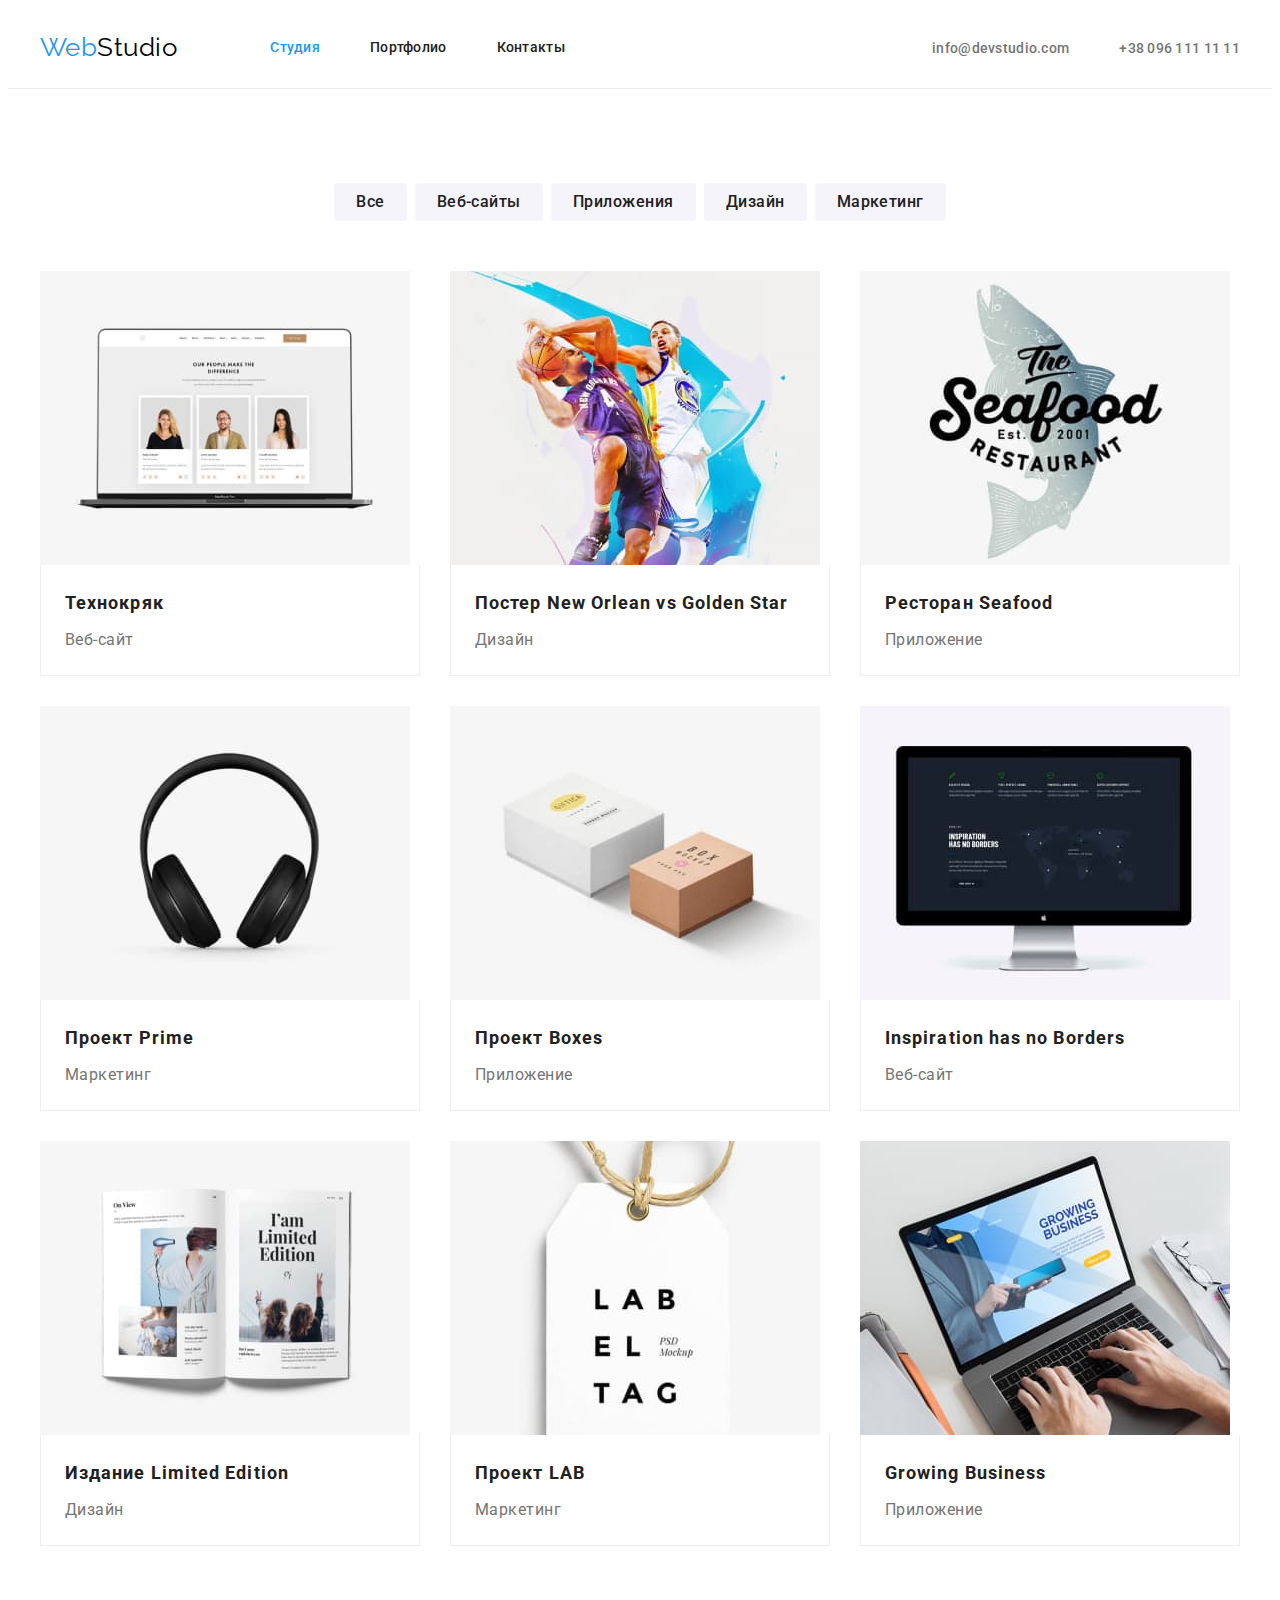
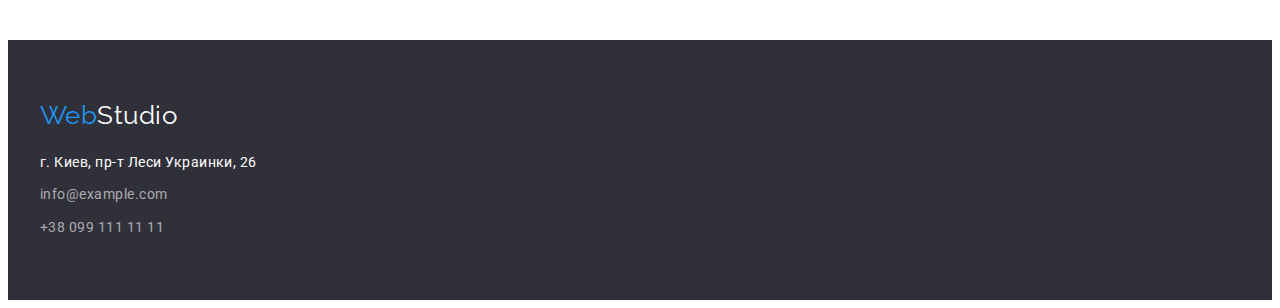
==== portfolio.html @ ab7b9f77 "Clone hm-03" ====
<!DOCTYPE html>
<html lang="ru">
  <head>
    <meta charset="UTF-8" />
    <meta http-equiv="X-UA-Compatible" content="IE=edge" />
    <meta name="viewport" content="width=device-width, initial-scale=1.0" />
    <title>WebStudio</title>
    <link
      rel="stylesheet"
      href="https://cdnjs.cloudflare.com/ajax/libs/modern-normalize/1.1.0/modern-normalize.min.css"
      integrity="sha512-wpPYUAdjBVSE4KJnH1VR1HeZfpl1ub8YT/NKx4PuQ5NmX2tKuGu6U/JRp5y+Y8XG2tV+wKQpNHVUX03MfMFn9Q=="
      crossorigin="anonymous"
      referrerpolicy="no-referrer"
    />
    <link rel="preconnect" href="https://fonts.googleapis.com" />
    <link rel="preconnect" href="https://fonts.gstatic.com" crossorigin />
    <link
      href="https://fonts.googleapis.com/css2?family=Raleway:wght@700&family=Roboto:wght@400;500;700;900&display=swap"
      rel="stylesheet"
    />
    <link rel="stylesheet" href="./css/styles.css" />
  </head>
  <body>
    <!-- Шапка -->
    <header class="page-header">
      <div class="container main-nav">
        <nav class="navigation">
          <a href="./index.html" class="logo"
            >Web<span class="header-logo">Studio</span></a
          >
          <ul class="site-nav">
            <li class="site-nav-item">
              <a href="./index.html" class="site-nav-link current">Студия</a>
            </li>
            <li class="site-nav-item">
              <a href="./portfolio.html" class="site-nav-link">Портфолио</a>
            </li>
            <li class="site-nav-item">
              <a href="" class="site-nav-link">Контакты</a>
            </li>
          </ul>
        </nav>
        <ul class="header-contacts">
          <li class="header-contacts-item">
            <a href="mailto:info@devstudio.com" class="header-contacts-link"
              >info@devstudio.com</a
            >
          </li>
          <li class="header-contacts-item">
            <a href="tel:+380961111111" class="header-contacts-link"
              >+38 096 111 11 11</a
            >
          </li>
        </ul>
      </div>
    </header>
    <main>
      <section class="section">
        <div class="container">
          <h1 class="hidden-title">Портфолио</h1>
          <ul class="filter-list">
            <li class="filter-list-item">
              <button type="button" class="filter-button">Все</button>
            </li>
            <li class="filter-list-item">
              <button type="button" class="filter-button">Веб-сайты</button>
            </li>
            <li class="filter-list-item">
              <button type="button" class="filter-button">Приложения</button>
            </li>
            <li class="filter-list-item">
              <button type="button" class="filter-button">Дизайн</button>
            </li>
            <li class="filter-list-item">
              <button type="button" class="filter-button">Маркетинг</button>
            </li>
          </ul>
          <ul class="work-list">
            <li class="works-item">
              <a href=""
                ><img
                  class="img-block"
                  src="./img/portfolio-img/work-1.jpg"
                  width="370"
                  alt="Сайт"
                />
                <div class="works-border">
                  <h2 class="works-title">Технокряк</h2>
                  <p class="works-text">Веб-сайт</p>
                </div>
              </a>
            </li>
            <li class="works-item">
              <a href=""
                ><img
                  class="img-block"
                  src="./img/portfolio-img/work-2.jpg"
                  width="370"
                  alt="Постер"
                />
                <div class="works-border">
                  <h2 class="works-title">
                    Постер <span lang="en">New Orlean vs Golden Star</span>
                  </h2>
                  <p class="works-text">Дизайн</p>
                </div>
              </a>
            </li>
            <li class="works-item">
              <a href=""
                ><img
                  class="img-block"
                  src="./img/portfolio-img/work-3.jpg"
                  width="370"
                  alt="Логотип ресторана"
                />
                <div class="works-border">
                  <h2 class="works-title">
                    Ресторан <span lang="en"> Seafood</span>
                  </h2>
                  <p class="works-text">Приложение</p>
                </div>
              </a>
            </li>
            <li class="works-item">
              <a href=""
                ><img
                  class="img-block"
                  src="./img/portfolio-img/work-4.jpg"
                  width="370"
                  alt="Наушники"
                />
                <div class="works-border">
                  <h2 class="works-title">
                    Проект <span lang="en"> Prime</span>
                  </h2>
                  <p class="works-text">Маркетинг</p>
                </div>
              </a>
            </li>
            <li class="works-item">
              <a href=""
                ><img
                  class="img-block"
                  src="./img/portfolio-img/work-5.jpg"
                  width="370"
                  alt="Две коробки"
                />
                <div class="works-border">
                  <h2 class="works-title">
                    Проект <span lang="en">Boxes</span>
                  </h2>
                  <p class="works-text">Приложение</p>
                </div>
              </a>
            </li>
            <li class="works-item">
              <a href=""
                ><img
                  class="img-block"
                  src="./img/portfolio-img/work-6.jpg"
                  width="370"
                  alt="Монитор"
                />
                <div class="works-border">
                  <h2 class="works-title" lang="en">
                    Inspiration has no Borders
                  </h2>
                  <p class="works-text">Веб-сайт</p>
                </div>
              </a>
            </li>
            <li class="works-item">
              <a href=""
                ><img
                  class="img-block"
                  src="./img/portfolio-img/work-7.jpg"
                  width="370"
                  alt="Журнал"
                />
                <div class="works-border">
                  <h2 class="works-title">
                    Издание <span lang="en">Limited Edition</span>
                  </h2>
                  <p class="works-text">Дизайн</p>
                </div>
              </a>
            </li>
            <li class="works-item">
              <a href=""
                ><img
                  class="img-block"
                  src="./img/portfolio-img/work-8.jpg"
                  width="370"
                  alt="Бирка"
                />
                <div class="works-border">
                  <h2 class="works-title">
                    Проект <span lang="en"></span> LAB
                  </h2>
                  <p class="works-text">Маркетинг</p>
                </div>
              </a>
            </li>
            <li class="works-item">
              <a href=""
                ><img
                  class="img-block"
                  src="./img/portfolio-img/work-9.jpg"
                  width="370"
                  alt="Приложение на ноутбуке"
                />
                <div class="works-border">
                  <h2 class="works-title" lang="en">Growing Business</h2>
                  <p class="works-text">Приложение</p>
                </div>
              </a>
            </li>
          </ul>
        </div>
      </section>
    </main>
    <!-- Footer -->
    <footer class="footer">
      <div class="container">
        <a class="logo" href="./index.html"
          >Web<span class="footer-logo">Studio</span></a
        >
        <address class="address">
          <ul class="footer-list">
            <li class="footer-item">
              <a
                class="maps-link"
                href="https://goo.gl/maps/zba6f8VqSRBPZ9pHA"
                target="_blank"
                rel="noopener noreferrer"
                >г. Киев, пр-т Леси Украинки, 26</a
              >
            </li>
            <li class="footer-item">
              <a class="footer-link" href="mailto:info@example.com"
                >info@example.com</a
              >
            </li>
            <li class="footer-item">
              <a class="footer-link" href="tel:+380991111111"
                >+38 099 111 11 11</a
              >
            </li>
          </ul>
        </address>
      </div>
    </footer>
  </body>
</html>
---- css/styles.css ----
:root {
  --primary-text-color: #212121;
  --secondary-text-color: #757575;
  --accent: #2196f3;
  --logo-color: #000000;
  --hero-bg-color: #2f303a;
  --primary-bg-color: #ffffff;
  --secondary-bg-color: #f5f4fa;
  --nav-footer-color: rgba(255, 255, 255, 0.6);
}
body {
  background-color: var(--primary-bg-color);
  color: var(--primary-text-color);
  font-family: roboto, sans-serif;
  letter-spacing: 0.03em;
}
/* основной цвет текста #212121 */
/* вторичный цвет текста #757575 */
/* цвет акцента #2196F3 */
/* цвет лого #000000 */
/* белый #FFFFFF */
/* вторичный цвет фона #F5F4FA */
/* цвет фона герой #2F303A */
/* цвет навигации в футере rgba(255, 255, 255, 0.6) */
.container {
  width: 1200px;
  padding-left: 15px;
  padding-right: 15px;
  margin: 0 auto;
}

a {
  text-decoration: none;
}

ul {
  padding: 0;
  margin: 0;
  list-style: none;
}
h1,
h2,
h3,
h4,
h5,
h6,
p {
  margin: 0;
  padding: 0;
}
.section {
  padding-top: 94px;
  padding-bottom: 94px;
}
.page-header {
  border-bottom: 1px solid #ececec;
}

.main-nav {
  display: flex;
  align-items: center;
}

.logo {
  display: inline-block;
  padding-top: 24px;
  padding-bottom: 25px;
  margin-right: 93px;

  color: var(--accent);

  font-family: raleway, sans-serif;
  font-size: 26px;
  line-height: 1.19;
}
.header-logo {
  color: var(--logo-color);
}

.navigation {
  display: flex;
  align-items: center;
}

.site-nav {
  display: flex;
}
.site-nav-item + .site-nav-item {
  margin-left: 50px;
}

.site-nav-link {
  display: block;
  padding-top: 32px;
  padding-bottom: 32px;

  color: var(--primary-text-color);

  font-weight: 500;
  font-size: 14px;
  line-height: 1.14;
  letter-spacing: 0.02em;
}

.site-nav-link:hover,
.site-nav-link:focus {
  color: var(--accent);
}
.site-nav-link.current {
  color: var(--accent);
}

.header-contacts {
  display: flex;
  margin-left: auto;
}

.header-contacts-item:not(:last-child) {
  margin-right: 50px;
}

.header-contacts-link {
  color: var(--secondary-text-color);

  font-weight: 500;
  font-size: 14px;
  line-height: 1.14;
  letter-spacing: 0.02em;
}
.header-contacts-link:hover,
.header-contacts-link:focus {
  color: var(--accent);
}
.hero {
  padding-top: 200px;
  padding-bottom: 200px;

  background-color: var(--hero-bg-color);
}

.hero-title {
  margin-bottom: 30px;

  color: var(--primary-bg-color);
  text-align: center;

  font-weight: 900;
  font-size: 44px;
  line-height: 1.36;
  letter-spacing: 0.06em;
  text-transform: uppercase;
}
.hero-button {
  min-width: 200px;
  display: block;
  margin-left: auto;
  margin-right: auto;
  border-radius: 4px;
  border: none;
  padding: 10px 32px;

  background-color: var(--accent);
  color: var(--primary-bg-color);
  cursor: pointer;
  box-shadow: 0px 4px 4px rgba(0, 0, 0, 0.15);

  font-family: inherit;
  font-weight: 700;
  font-size: 16px;
  line-height: 1.87;
  letter-spacing: 0.06em;
}
.hero-button:hover,
.hero-button:focus {
  color: var(--primary-bg-color);
  background: #188ce8;
  box-shadow: 0px 4px 4px rgba(0, 0, 0, 0.15);
  border-radius: 4px;
}
/* .peculiarities {
  outline: 2px solid tomato;
} */
.peculiarities-list {
  display: flex;
  flex-wrap: wrap;
}
.peculiarities-item {
  /* background-color: red; */
  width: calc((100% - 30px * 3) / 4);
  margin-right: 30px;
}
.peculiarities-item:nth-child(4n) {
  margin: 0;
}
.peculiarities-title {
  margin-bottom: 10px;

  font-weight: 700;
  font-size: 14px;
  line-height: 1.14;
  text-transform: uppercase;
}
.peculiarities-text {
  color: var(--secondary-text-color);

  font-size: 14px;
  line-height: 1.71;
}
.hidden-title {
  position: absolute;
  white-space: nowrap;
  width: 1px;
  height: 1px;
  overflow: hidden;
  border: 0;
  padding: 0;
  clip: rect(0 0 0 0);
  clip-path: inset(50%);
  margin: -1px;
}
.action {
  padding-top: 0;
}
.action .title {
  margin-bottom: 50px;

  font-weight: 700;
  font-size: 36px;
  line-height: 1.17;
  text-align: center;
}
.img-block {
  max-width: 100%;
  height: auto;
  display: block;
}

.action-list {
  display: flex;
  flex-wrap: wrap;
}

.action-item {
  width: calc((100% - 30px * 2) / 3);
  margin-right: 30px;
}

.action-item:nth-child(3n) {
  margin: 0;
}

.team {
  background-color: var(--secondary-bg-color);
}
.team-list {
  display: flex;
  flex-wrap: wrap;
}

.team-item {
  width: calc((100% - 30px * 3) / 4);
  margin-right: 30px;

  background-color: var(--primary-bg-color);
  border-radius: 0px 0px 4px 4px;
  box-shadow: 0px 1px 3px rgba(0, 0, 0, 0.12), 0px 1px 1px rgba(0, 0, 0, 0.14),
    0px 2px 1px rgba(0, 0, 0, 0.2);
}

.team-item:nth-child(4n) {
  margin-right: 0;
}

.team-border {
  padding: 30px 0;
}
.team .title {
  margin-bottom: 50px;

  font-weight: 700;
  font-size: 36px;
  line-height: 1.17;
  text-align: center;
}
.team-title {
  margin-bottom: 10px;
  font-weight: 500;
  font-size: 16px;
  line-height: 1.19;
  text-align: center;
}
.team-text {
  color: var(--secondary-text-color);

  font-size: 16px;
  line-height: 1.19;
  text-align: center;
  /* identical to box height */
}
/* .team-item {
  background-color: var(--primary-bg-color);
} */
.footer {
  padding-top: 60px;
  padding-bottom: 60px;

  background-color: var(--hero-bg-color);
}
.footer .logo {
  padding-top: 0px;
  padding-bottom: 0px;
  margin-right: 0px;
  display: block;
  margin-bottom: 20px;
}
.footer-logo {
  color: var(--primary-bg-color);
}
.maps-link {
  color: var(--primary-bg-color);
  text-decoration: none;
}
.maps-link:hover,
.maps-link:focus {
  color: var(--accent);
}
/* .footer-contacts-link {
  color: var(--nav-footer-color);
}
.footer-contacts-link:hover,
.footer-contacts-link:focus {
  color: var(--accent);
} */
.footer-link {
  color: var(--nav-footer-color);
}
.footer-link:hover,
.footer-link:focus {
  color: var(--accent);
}
.footer-item:not(:last-child) {
  margin-bottom: 9px;
}
.address {
  font-style: normal;
  font-size: 14px;
  line-height: 1.71;
}

/* raleway 700 */
/* roboto 500 */
/* roboto 900 */
/* roboto 700 */
/* roboto 400 */
.filter-list {
  display: flex;
  justify-content: center;
  margin-right: auto;
  margin-left: auto;
  margin-bottom: 50px;
}
.filter-list-item + .filter-list-item {
  margin-left: 8px;
}

.filter-button {
  padding: 6px 22px;
  border-radius: 4px;
  border: none;

  background-color: var(--secondary-bg-color);
  color: var(--primary-text-color);
  cursor: pointer;

  font-family: inherit;
  font-weight: 500;
  font-size: 16px;
  line-height: 1.62;
  text-align: center;
  letter-spacing: 0.03em;
}
.filter-button:hover,
.filter-button:focus {
  color: var(--primary-bg-color);
  background-color: var(--accent);
  box-shadow: 0px 4px 4px rgba(0, 0, 0, 0.15);
  border-radius: 4px;
}

.work-list {
  display: flex;
  flex-wrap: wrap;
}

.works-item {
  width: calc((100% - 30px * 2) / 3);
  margin-right: 30px;
  margin-bottom: 30px;
}
.works-item:nth-child(3n) {
  margin-right: 0;
}
.works-item:nth-last-child(-n + 3) {
  margin-bottom: 0;
}
.works-title {
  margin-bottom: 4px;

  color: var(--primary-text-color);

  font-weight: 700;
  font-size: 18px;
  line-height: 2;
  letter-spacing: 0.06em;
}
.works-text {
  color: var(--secondary-text-color);

  font-size: 16px;
  line-height: 1.87;
  letter-spacing: 0.03em;
}

.works-border {
  padding: 20px 24px;
  background: #ffffff;
  /* border-top: 1px solid #eeeeee; */
  border-bottom: 1px solid #eeeeee;
  border-right: 1px solid #eeeeee;
  border-left: 1px solid #eeeeee;
}
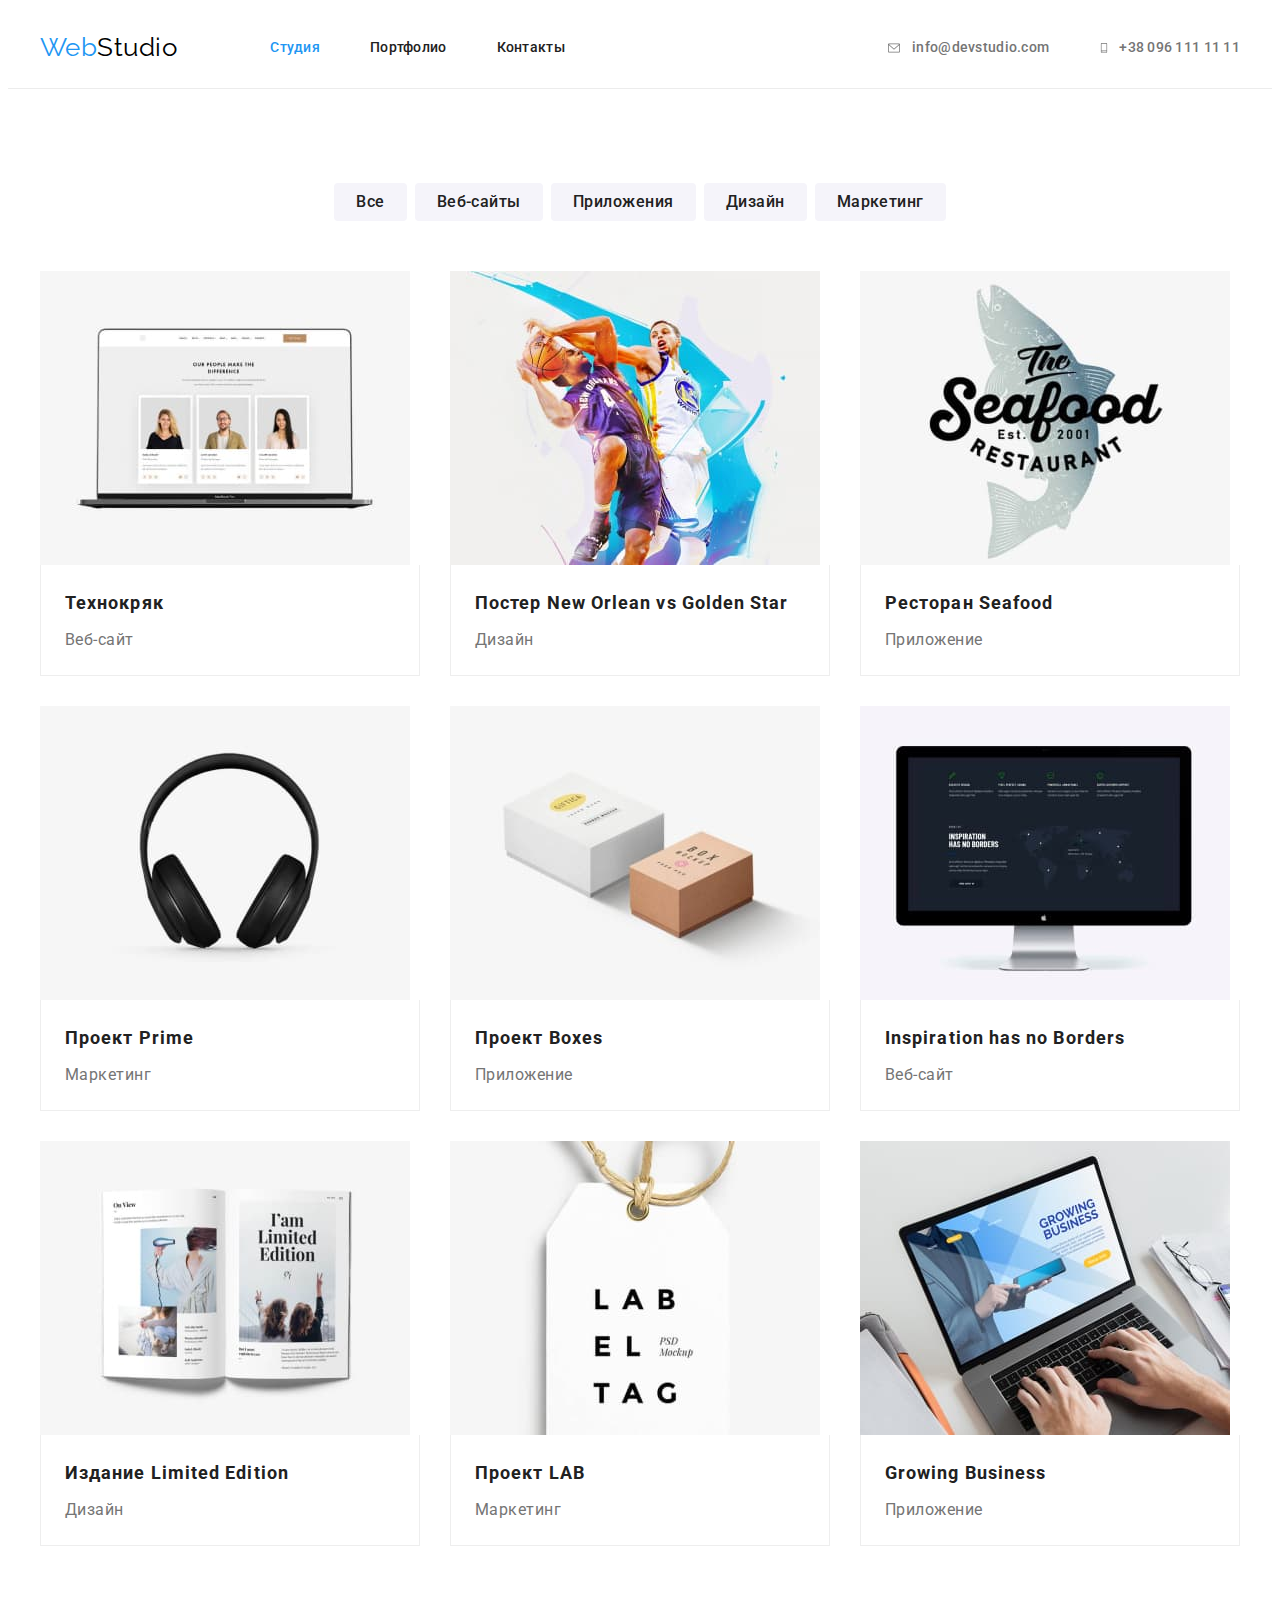
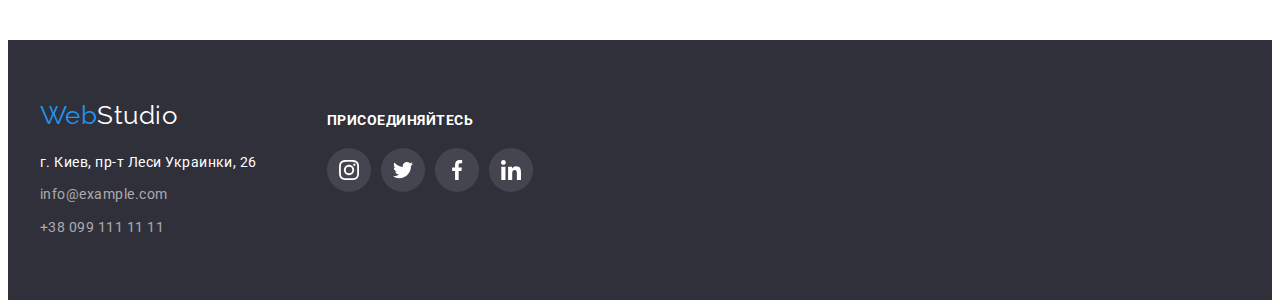
==== commit ba5ffff9: "Копирует хедер и футер на портфолио" ====
--- a/portfolio.html
+++ b/portfolio.html
@@ -42,13 +42,19 @@
         </nav>
         <ul class="header-contacts">
           <li class="header-contacts-item">
-            <a href="mailto:info@devstudio.com" class="header-contacts-link"
-              >info@devstudio.com</a
+            <a href="mailto:info@devstudio.com" class="header-contacts-link">
+              <svg class="mail">
+                <use href="./img/icon.svg#envelope"></use>
+              </svg>
+              info@devstudio.com</a
             >
           </li>
           <li class="header-contacts-item">
-            <a href="tel:+380961111111" class="header-contacts-link"
-              >+38 096 111 11 11</a
+            <a href="tel:+380961111111" class="header-contacts-link">
+              <svg class="tel">
+                <use href="./img/icon.svg#smartphone"></use>
+              </svg>
+              +38 096 111 11 11</a
             >
           </li>
         </ul>
@@ -223,32 +229,67 @@
     <!-- Footer -->
     <footer class="footer">
       <div class="container">
-        <a class="logo" href="./index.html"
-          >Web<span class="footer-logo">Studio</span></a
-        >
-        <address class="address">
-          <ul class="footer-list">
-            <li class="footer-item">
-              <a
-                class="maps-link"
-                href="https://goo.gl/maps/zba6f8VqSRBPZ9pHA"
-                target="_blank"
-                rel="noopener noreferrer"
-                >г. Киев, пр-т Леси Украинки, 26</a
-              >
-            </li>
-            <li class="footer-item">
-              <a class="footer-link" href="mailto:info@example.com"
-                >info@example.com</a
-              >
-            </li>
-            <li class="footer-item">
-              <a class="footer-link" href="tel:+380991111111"
-                >+38 099 111 11 11</a
-              >
-            </li>
-          </ul>
-        </address>
+        <div>
+          <a class="logo" href="./index.html"
+            >Web<span class="footer-logo">Studio</span></a
+          >
+          <address class="address">
+            <ul class="footer-list">
+              <li class="footer-item">
+                <a
+                  class="maps-link"
+                  href="https://goo.gl/maps/zba6f8VqSRBPZ9pHA"
+                  target="_blank"
+                  rel="noopener noreferrer"
+                  >г. Киев, пр-т Леси Украинки, 26</a
+                >
+              </li>
+              <li class="footer-item">
+                <a class="footer-link" href="mailto:info@example.com"
+                  >info@example.com</a
+                >
+              </li>
+              <li class="footer-item">
+                <a class="footer-link" href="tel:+380991111111"
+                  >+38 099 111 11 11</a
+                >
+              </li>
+            </ul>
+          </address>
+        </div>
+        <div class="footer-sn">
+          <h3 class="footer-title">присоединяйтесь</h3>
+          <ul class="sn-list">
+            <li class="sn-item">
+              <a class="icon-sn-link" href="">
+                <svg class="icon-sn">
+                  <use href="./img/icon.svg#instagram"></use>
+                </svg>
+              </a>
+            </li>
+            <li class="sn-item">
+              <a class="icon-sn-link" href="">
+                <svg class="icon-sn">
+                  <use href="./img/icon.svg#twitter"></use>
+                </svg>
+              </a>
+            </li>
+            <li class="sn-item">
+              <a class="icon-sn-link" href="">
+                <svg class="icon-sn">
+                  <use href="./img/icon.svg#facebook"></use>
+                </svg>
+              </a>
+            </li>
+            <li class="sn-item">
+              <a class="icon-sn-link" href="">
+                <svg class="icon-sn">
+                  <use href="./img/icon.svg#linkedin-1"></use>
+                </svg>
+              </a>
+            </li>
+          </ul>
+        </div>
       </div>
     </footer>
   </body>
--- a/css/styles.css
+++ b/css/styles.css
@@ -7,6 +7,7 @@
   --primary-bg-color: #ffffff;
   --secondary-bg-color: #f5f4fa;
   --nav-footer-color: rgba(255, 255, 255, 0.6);
+  --icon: #afb1b8;
 }
 body {
   background-color: var(--primary-bg-color);
@@ -120,6 +121,8 @@
 }
 
 .header-contacts-link {
+  display: flex;
+  align-items: center;
   color: var(--secondary-text-color);
 
   font-weight: 500;
@@ -131,11 +134,65 @@
 .header-contacts-link:focus {
   color: var(--accent);
 }
+
+/* .header-contacts-item .mail::before {
+  display: inline-block;
+  content: '';
+  height: 12px;
+  width: 16px;
+  background-image: url(../img/envelope.svg);
+  background-repeat: no-repeat;
+  background-position: center;
+  margin-right: 10px;
+}
+.header-contacts-item .tel::before {
+  display: inline-block;
+  content: '';
+  height: 16px;
+  width: 10px;
+  background-image: url(../img/smartphone.svg);
+  background-repeat: no-repeat;
+  background-position: center;
+  margin-right: 10px;
+} */
+.mail {
+  display: flex;
+  align-items: center;
+  width: 16px;
+  height: 12px;
+  margin-right: 10px;
+  fill: var(--secondary-text-color);
+}
+.header-contacts-link:hover .mail,
+.header-contacts-link:focus .mail {
+  fill: var(--accent);
+}
+.tel {
+  display: flex;
+  align-items: center;
+  width: 10px;
+  height: 16px;
+  margin-right: 10px;
+  fill: var(--secondary-text-color);
+}
+.header-contacts-link:hover .tel,
+.header-contacts-link:focus .tel {
+  fill: var(--accent);
+}
 .hero {
+  max-width: 1600px;
+  margin: 0 auto;
+  background-image: linear-gradient(
+      to right,
+      rgba(47, 48, 58, 0.4),
+      rgba(47, 48, 58, 0.4)
+    ),
+    url(../img/bg-hero.jpg);
+  background-size: cover;
+  background-position: center;
+
   padding-top: 200px;
   padding-bottom: 200px;
-
-  background-color: var(--hero-bg-color);
 }
 
 .hero-title {
@@ -191,6 +248,30 @@
 }
 .peculiarities-item:nth-child(4n) {
   margin: 0;
+}
+
+.peculiarities-item::before {
+  display: block;
+  content: '';
+  height: 120px;
+  border-radius: 4px;
+  background-size: 70px;
+  background-repeat: no-repeat;
+  background-position: center;
+  background-color: var(--secondary-bg-color);
+  margin-bottom: 30px;
+}
+.icon-antenna::before {
+  background-image: url(../img/antenna\ 1.svg);
+}
+.icon-clock::before {
+  background-image: url(../img/clock\ 1.svg);
+}
+.icon-diagram::before {
+  background-image: url(../img/diagram\ 1.svg);
+}
+.icon-astronaut::before {
+  background-image: url(../img/astronaut\ 1.svg);
 }
 .peculiarities-title {
   margin-bottom: 10px;
@@ -272,7 +353,7 @@
 }
 
 .team-border {
-  padding: 30px 0;
+  padding: 30px 32px;
 }
 .team .title {
   margin-bottom: 50px;
@@ -290,12 +371,45 @@
   text-align: center;
 }
 .team-text {
+  margin-bottom: 16px;
   color: var(--secondary-text-color);
 
   font-size: 16px;
   line-height: 1.19;
   text-align: center;
   /* identical to box height */
+}
+.sn-list {
+  display: flex;
+  flex-wrap: wrap;
+  align-items: center;
+}
+.sn-item {
+  width: calc((100% - 10px * 3) / 4);
+  margin-right: 10px;
+}
+.sn-item:nth-child(4n) {
+  margin-right: 0;
+}
+.icon-sn-link {
+  display: flex;
+  align-items: center;
+  justify-content: center;
+  width: 44px;
+  height: 44px;
+  border-radius: 50%;
+}
+.icon-sn-link:hover {
+  background-color: var(--accent);
+}
+.icon-sn {
+  display: block;
+  width: 20px;
+  height: 20px;
+  fill: var(--icon);
+}
+.icon-sn-link:hover .icon-sn {
+  fill: var(--primary-bg-color);
 }
 /* .team-item {
   background-color: var(--primary-bg-color);
@@ -397,12 +511,17 @@
   margin-right: 30px;
   margin-bottom: 30px;
 }
+.works-item:hover {
+  box-shadow: 0px 1px 1px rgba(0, 0, 0, 0.12), 0px 4px 4px rgba(0, 0, 0, 0.06),
+    1px 4px 6px rgba(0, 0, 0, 0.16);
+}
 .works-item:nth-child(3n) {
   margin-right: 0;
 }
 .works-item:nth-last-child(-n + 3) {
   margin-bottom: 0;
 }
+
 .works-title {
   margin-bottom: 4px;
 
@@ -429,3 +548,77 @@
   border-right: 1px solid #eeeeee;
   border-left: 1px solid #eeeeee;
 }
+
+.clients-title {
+  margin-bottom: 50px;
+
+  font-weight: 700;
+  font-size: 36px;
+  line-height: 1.17;
+  text-align: center;
+}
+.clients-list {
+  display: flex;
+  align-items: center;
+}
+.clients-item {
+  width: calc((100%- 30px * 5) / 6);
+  margin-right: 30px;
+  /* display: flex;
+  align-items: center; */
+  border: 1px solid #afb1b8;
+  border-radius: 4px;
+}
+.clients-item:nth-child(6n) {
+  margin-right: 0;
+}
+.clients-item:hover,
+.clients-item:focus {
+  border: 1px solid var(--accent);
+}
+.clients-link {
+  display: flex;
+  justify-content: center;
+  align-items: center;
+  padding: 16px 32px;
+}
+.icon-company {
+  width: 106px;
+  height: 60px;
+  object-fit: fill;
+  fill: var(--icon);
+}
+/* .i-c-1 {
+  width: 85px;
+  height: 41px;
+} */
+.clients-item:hover .icon-company,
+.clients-item:focus .icon-company {
+  fill: var(--accent);
+}
+.footer .container {
+  display: flex;
+}
+
+.footer-title {
+  margin-bottom: 20px;
+  font-weight: 700;
+  font-size: 14px;
+  line-height: 16px;
+
+  text-transform: uppercase;
+
+  color: #ffffff;
+}
+.footer-sn {
+  margin-left: 70px;
+  margin-top: 12px;
+  width: 206px;
+}
+.footer .sn-item {
+  background-color: rgba(255, 255, 255, 0.1);
+  border-radius: 50%;
+}
+.footer .icon-sn {
+  fill: var(--primary-bg-color);
+}
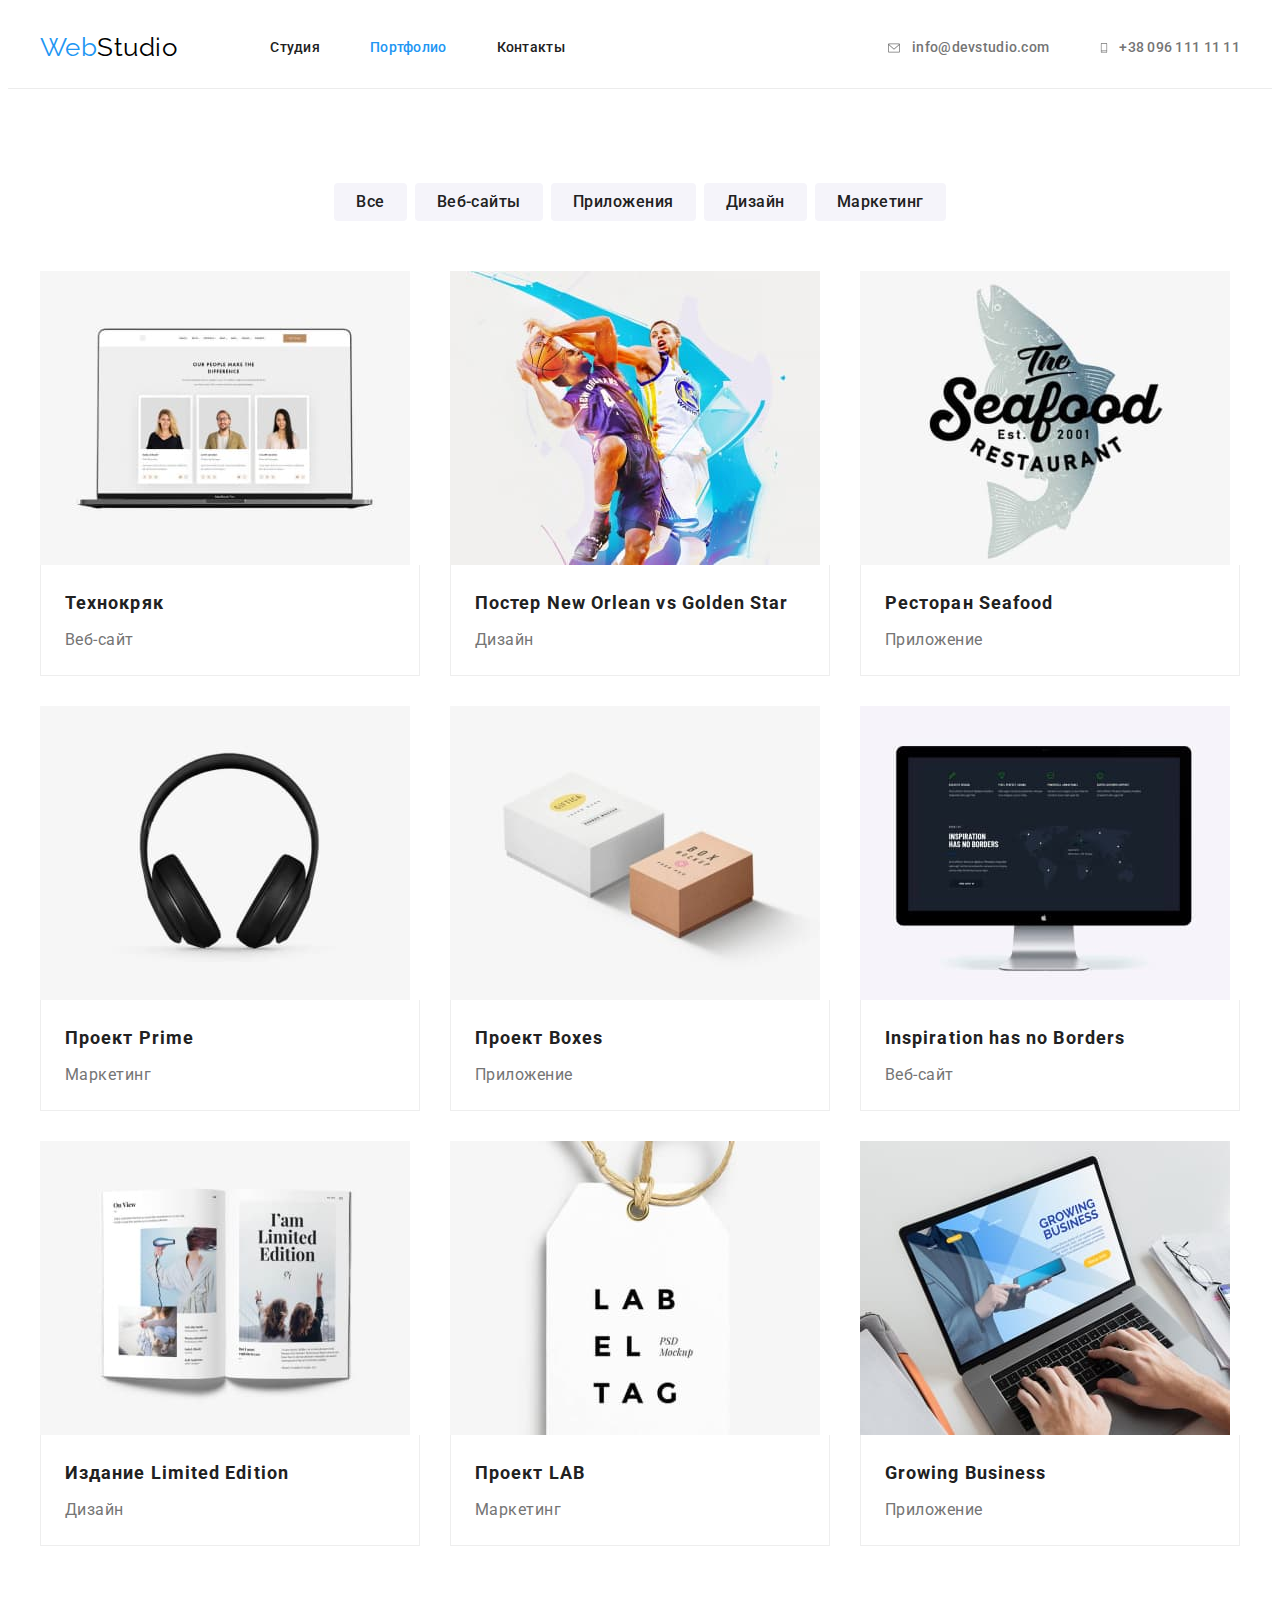
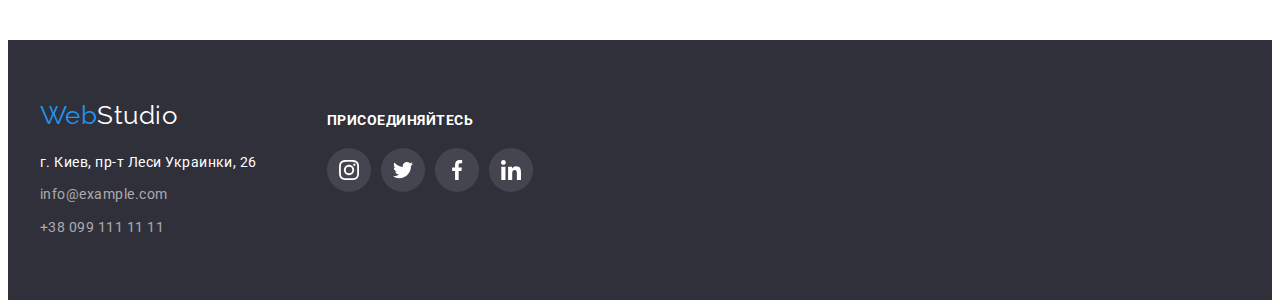
==== commit 90cb0315: "current" ====
--- a/portfolio.html
+++ b/portfolio.html
@@ -30,10 +30,12 @@
           >
           <ul class="site-nav">
             <li class="site-nav-item">
-              <a href="./index.html" class="site-nav-link current">Студия</a>
+              <a href="./index.html" class="site-nav-link">Студия</a>
             </li>
             <li class="site-nav-item">
-              <a href="./portfolio.html" class="site-nav-link">Портфолио</a>
+              <a href="./portfolio.html" class="site-nav-link current"
+                >Портфолио</a
+              >
             </li>
             <li class="site-nav-item">
               <a href="" class="site-nav-link">Контакты</a>
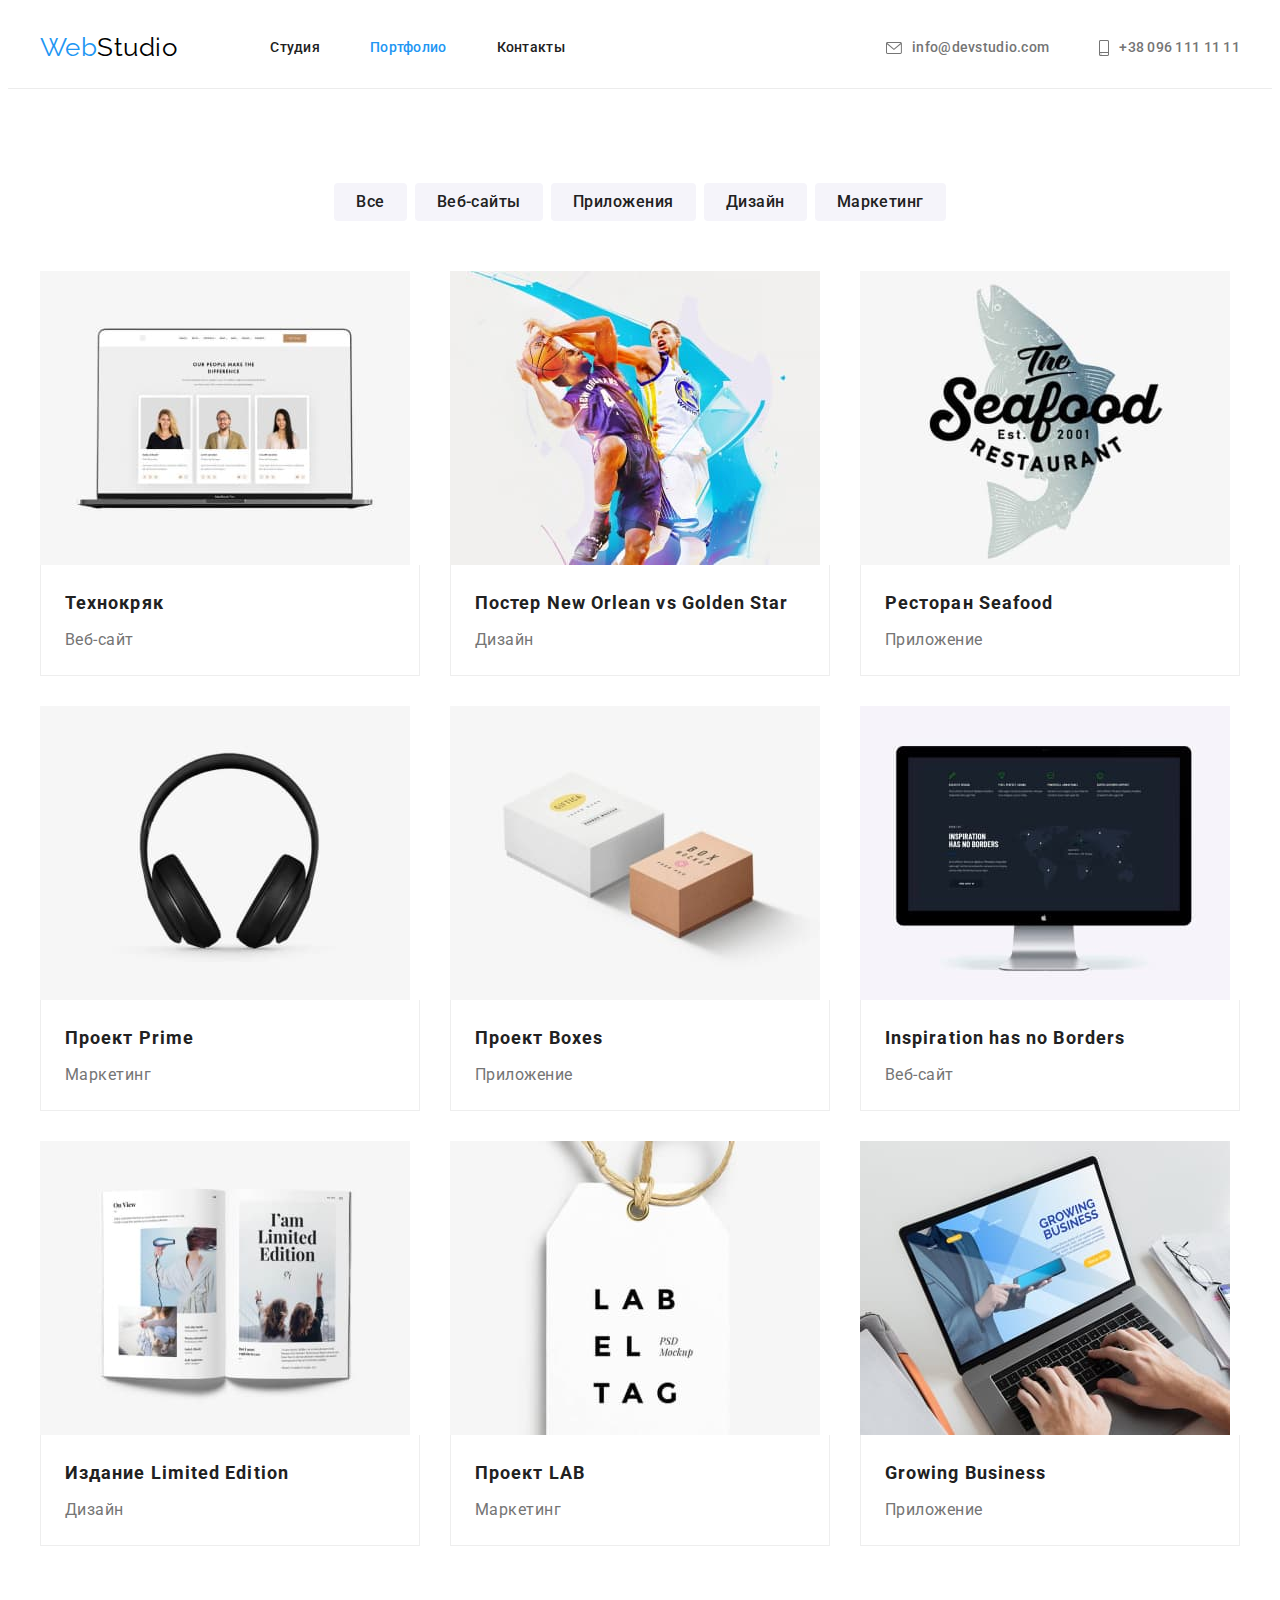
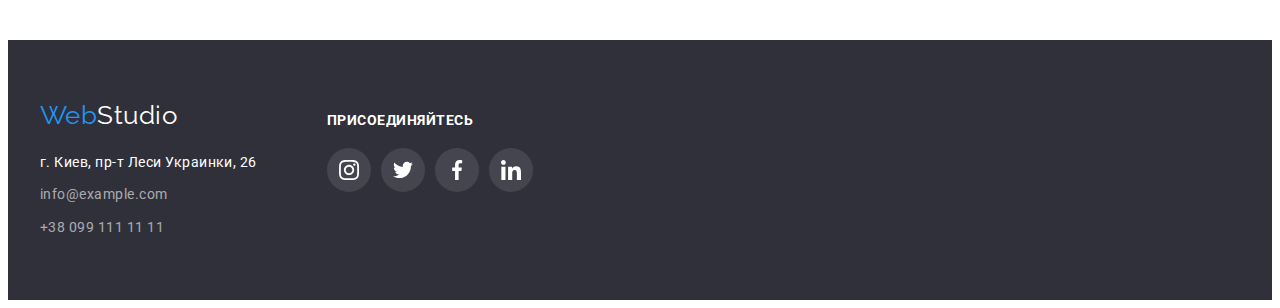
==== commit 748761ff: "Исправление иконок" ====
--- a/portfolio.html
+++ b/portfolio.html
@@ -286,7 +286,7 @@
             <li class="sn-item">
               <a class="icon-sn-link" href="">
                 <svg class="icon-sn">
-                  <use href="./img/icon.svg#linkedin-1"></use>
+                  <use href="./img/icon.svg#linkedin"></use>
                 </svg>
               </a>
             </li>
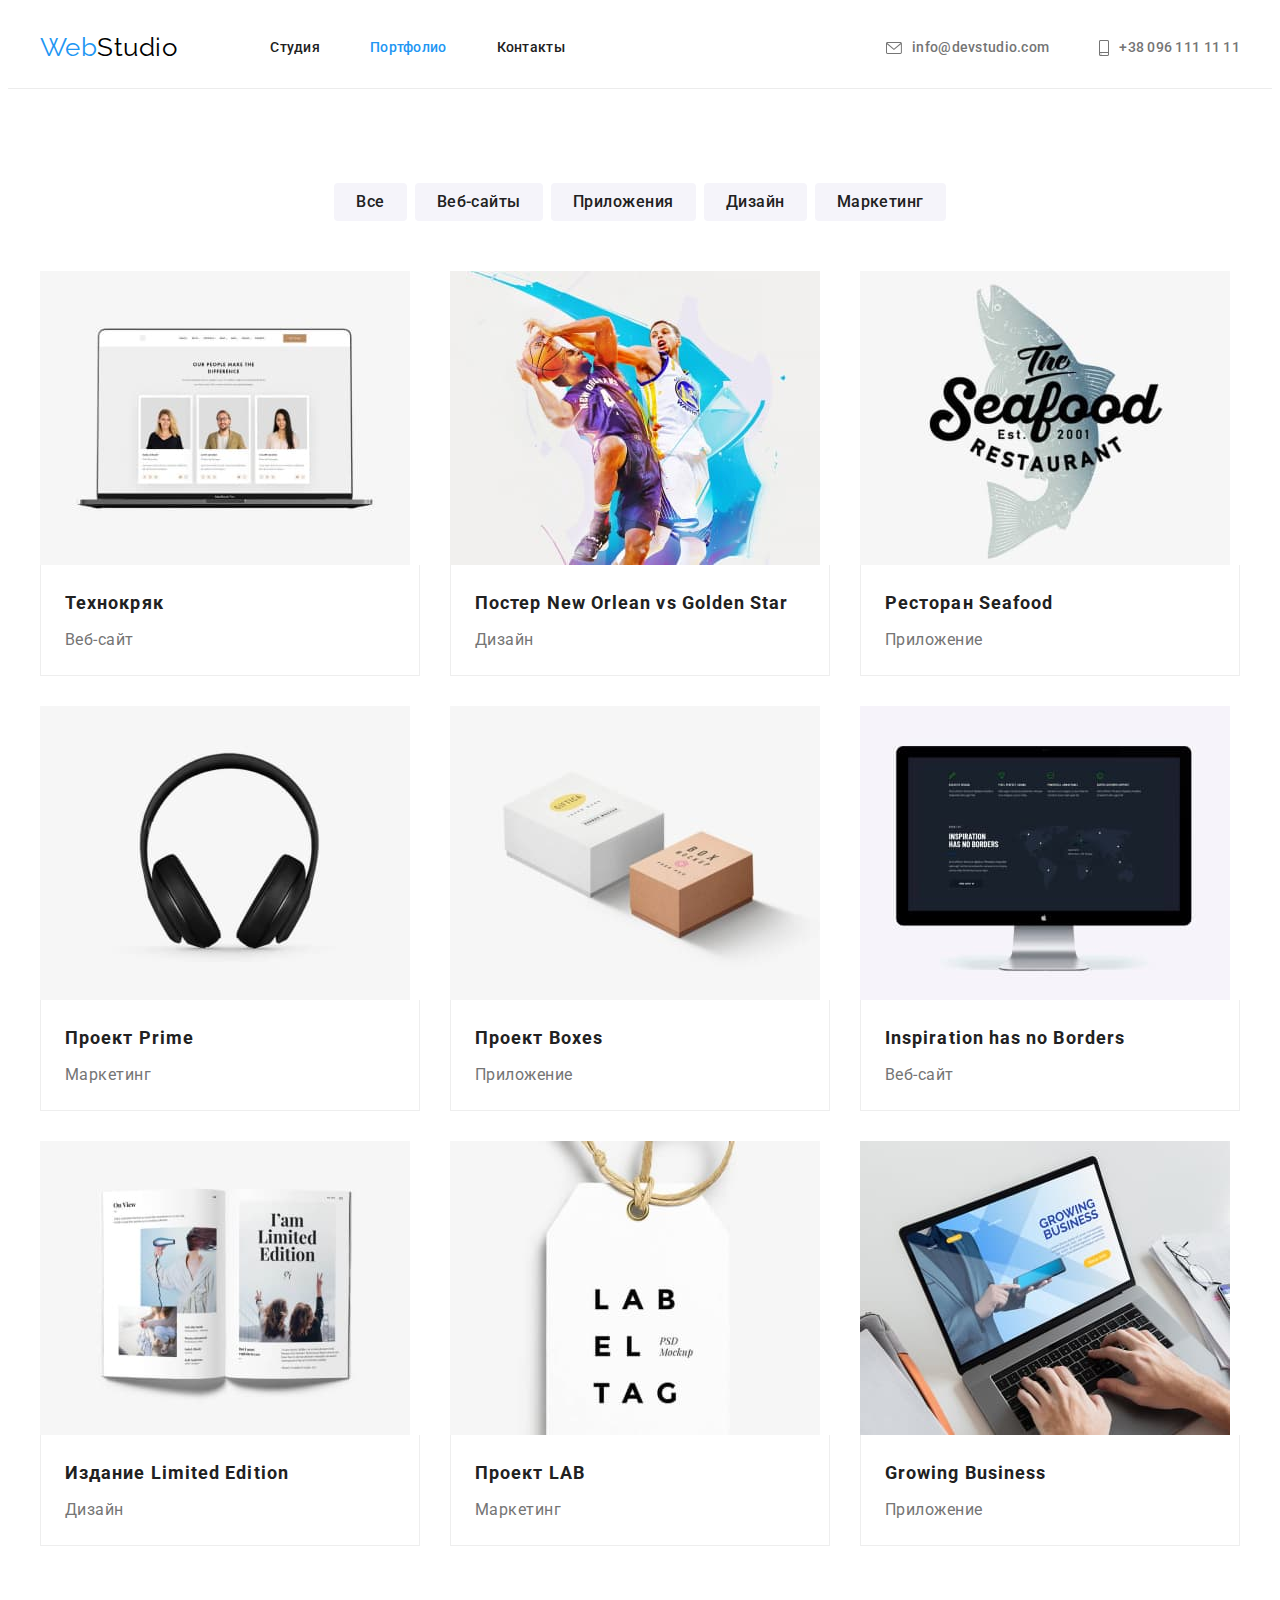
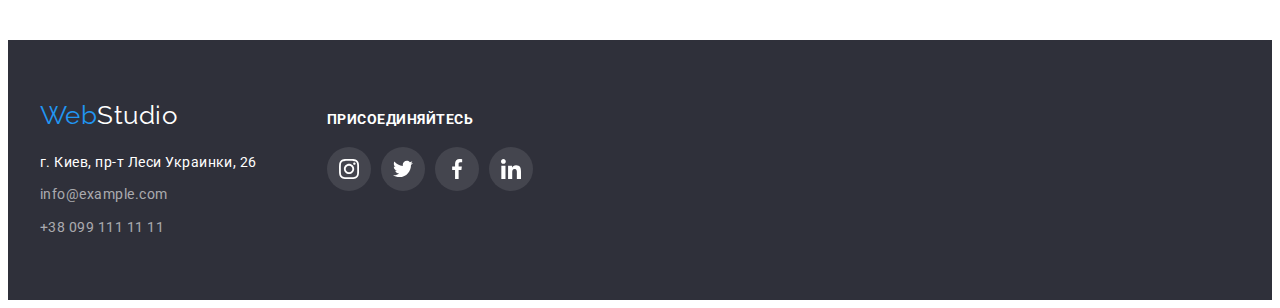
==== commit c282d0ba: "Правки ментора" ====
--- a/portfolio.html
+++ b/portfolio.html
@@ -85,7 +85,7 @@
           </ul>
           <ul class="work-list">
             <li class="works-item">
-              <a href=""
+              <a class="works-link" href=""
                 ><img
                   class="img-block"
                   src="./img/portfolio-img/work-1.jpg"
@@ -99,7 +99,7 @@
               </a>
             </li>
             <li class="works-item">
-              <a href=""
+              <a class="works-link" href=""
                 ><img
                   class="img-block"
                   src="./img/portfolio-img/work-2.jpg"
@@ -115,7 +115,7 @@
               </a>
             </li>
             <li class="works-item">
-              <a href=""
+              <a class="works-link" href=""
                 ><img
                   class="img-block"
                   src="./img/portfolio-img/work-3.jpg"
@@ -131,7 +131,7 @@
               </a>
             </li>
             <li class="works-item">
-              <a href=""
+              <a class="works-link" href=""
                 ><img
                   class="img-block"
                   src="./img/portfolio-img/work-4.jpg"
@@ -147,7 +147,7 @@
               </a>
             </li>
             <li class="works-item">
-              <a href=""
+              <a class="works-link" href=""
                 ><img
                   class="img-block"
                   src="./img/portfolio-img/work-5.jpg"
@@ -163,7 +163,7 @@
               </a>
             </li>
             <li class="works-item">
-              <a href=""
+              <a class="works-link" href=""
                 ><img
                   class="img-block"
                   src="./img/portfolio-img/work-6.jpg"
@@ -179,7 +179,7 @@
               </a>
             </li>
             <li class="works-item">
-              <a href=""
+              <a class="works-link" href=""
                 ><img
                   class="img-block"
                   src="./img/portfolio-img/work-7.jpg"
@@ -195,7 +195,7 @@
               </a>
             </li>
             <li class="works-item">
-              <a href=""
+              <a class="works-link" href=""
                 ><img
                   class="img-block"
                   src="./img/portfolio-img/work-8.jpg"
@@ -211,7 +211,7 @@
               </a>
             </li>
             <li class="works-item">
-              <a href=""
+              <a class="works-link" href=""
                 ><img
                   class="img-block"
                   src="./img/portfolio-img/work-9.jpg"
--- a/css/styles.css
+++ b/css/styles.css
@@ -156,8 +156,6 @@
   margin-right: 10px;
 } */
 .mail {
-  display: flex;
-  align-items: center;
   width: 16px;
   height: 12px;
   margin-right: 10px;
@@ -182,6 +180,7 @@
 .hero {
   max-width: 1600px;
   margin: 0 auto;
+  background-color: var(--hero-bg-color);
   background-image: linear-gradient(
       to right,
       rgba(47, 48, 58, 0.4),
@@ -250,7 +249,21 @@
   margin: 0;
 }
 
-.peculiarities-item::before {
+.peculiarities-icon {
+  display: flex;
+  justify-content: center;
+  align-items: center;
+  height: 120px;
+  background-color: var(--secondary-bg-color);
+  border-radius: 4px;
+  margin-bottom: 30px;
+}
+
+.peculiarities-icon svg {
+  width: 70px;
+  height: 70px;
+}
+/* .peculiarities-item::before {
   display: block;
   content: '';
   height: 120px;
@@ -272,7 +285,7 @@
 }
 .icon-astronaut::before {
   background-image: url(../img/astronaut\ 1.svg);
-}
+} */
 .peculiarities-title {
   margin-bottom: 10px;
 
@@ -353,7 +366,7 @@
 }
 
 .team-border {
-  padding: 30px 32px;
+  padding: 30px 0px;
 }
 .team .title {
   margin-bottom: 50px;
@@ -381,11 +394,10 @@
 }
 .sn-list {
   display: flex;
-  flex-wrap: wrap;
+  justify-content: center;
   align-items: center;
 }
 .sn-item {
-  width: calc((100% - 10px * 3) / 4);
   margin-right: 10px;
 }
 .sn-item:nth-child(4n) {
@@ -399,16 +411,18 @@
   height: 44px;
   border-radius: 50%;
 }
-.icon-sn-link:hover {
+.icon-sn-link:hover,
+.icon-sn-link:focus {
   background-color: var(--accent);
 }
 .icon-sn {
-  display: block;
+  /* display: block; */
   width: 20px;
   height: 20px;
   fill: var(--icon);
 }
-.icon-sn-link:hover .icon-sn {
+.icon-sn-link:hover .icon-sn,
+.icon-sn-link:focus .icon-sn {
   fill: var(--primary-bg-color);
 }
 /* .team-item {
@@ -511,15 +525,23 @@
   margin-right: 30px;
   margin-bottom: 30px;
 }
-.works-item:hover {
+/* .works-item:hover {
   box-shadow: 0px 1px 1px rgba(0, 0, 0, 0.12), 0px 4px 4px rgba(0, 0, 0, 0.06),
     1px 4px 6px rgba(0, 0, 0, 0.16);
-}
+} */
 .works-item:nth-child(3n) {
   margin-right: 0;
 }
 .works-item:nth-last-child(-n + 3) {
   margin-bottom: 0;
+}
+.works-link {
+  display: block;
+}
+.works-link:hover,
+.works-link:focus {
+  box-shadow: 0px 1px 1px rgba(0, 0, 0, 0.12), 0px 4px 4px rgba(0, 0, 0, 0.06),
+    1px 4px 6px rgba(0, 0, 0, 0.16);
 }
 
 .works-title {
@@ -560,27 +582,32 @@
 .clients-list {
   display: flex;
   align-items: center;
-}
-.clients-item {
-  width: calc((100%- 30px * 5) / 6);
+  justify-content: space-between;
+}
+/* .clients-item {
   margin-right: 30px;
-  /* display: flex;
-  align-items: center; */
+}
+.clients-item:nth-child(6n) {
+  margin-right: 0;
+} */
+/* .clients-item:hover,
+.clients-item:focus {
+  border: 1px solid var(--accent);
+} */
+.clients-link {
+  display: flex;
+  justify-content: center;
+  align-items: center;
+
   border: 1px solid #afb1b8;
   border-radius: 4px;
-}
-.clients-item:nth-child(6n) {
-  margin-right: 0;
-}
-.clients-item:hover,
-.clients-item:focus {
-  border: 1px solid var(--accent);
-}
-.clients-link {
-  display: flex;
-  justify-content: center;
-  align-items: center;
-  padding: 16px 32px;
+
+  width: 170px;
+  height: 92px;
+}
+.clients-link:hover,
+.clients-link:focus {
+  border-color: var(--accent);
 }
 .icon-company {
   width: 106px;
@@ -592,12 +619,13 @@
   width: 85px;
   height: 41px;
 } */
-.clients-item:hover .icon-company,
-.clients-item:focus .icon-company {
+.clients-link:hover .icon-company,
+.clients-link:focus .icon-company {
   fill: var(--accent);
 }
 .footer .container {
   display: flex;
+  align-items: baseline;
 }
 
 .footer-title {
@@ -612,8 +640,6 @@
 }
 .footer-sn {
   margin-left: 70px;
-  margin-top: 12px;
-  width: 206px;
 }
 .footer .sn-item {
   background-color: rgba(255, 255, 255, 0.1);
